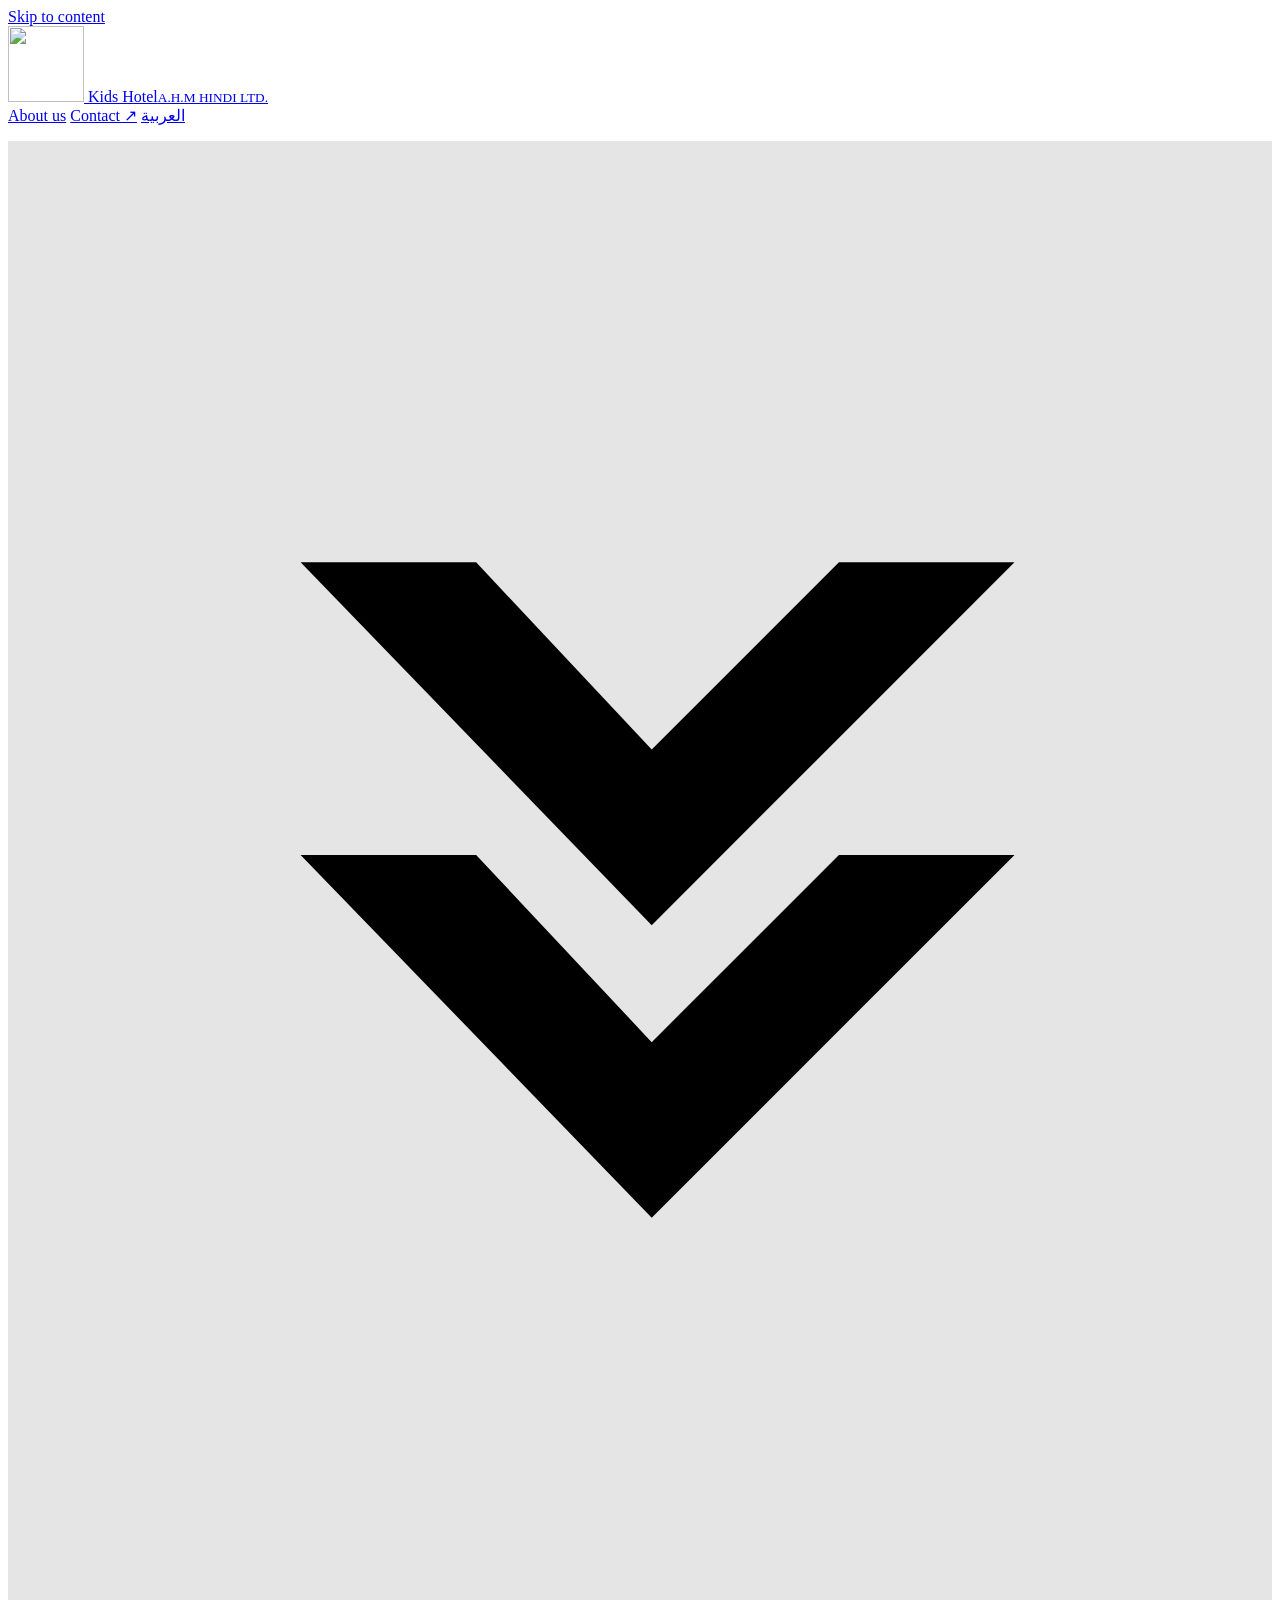
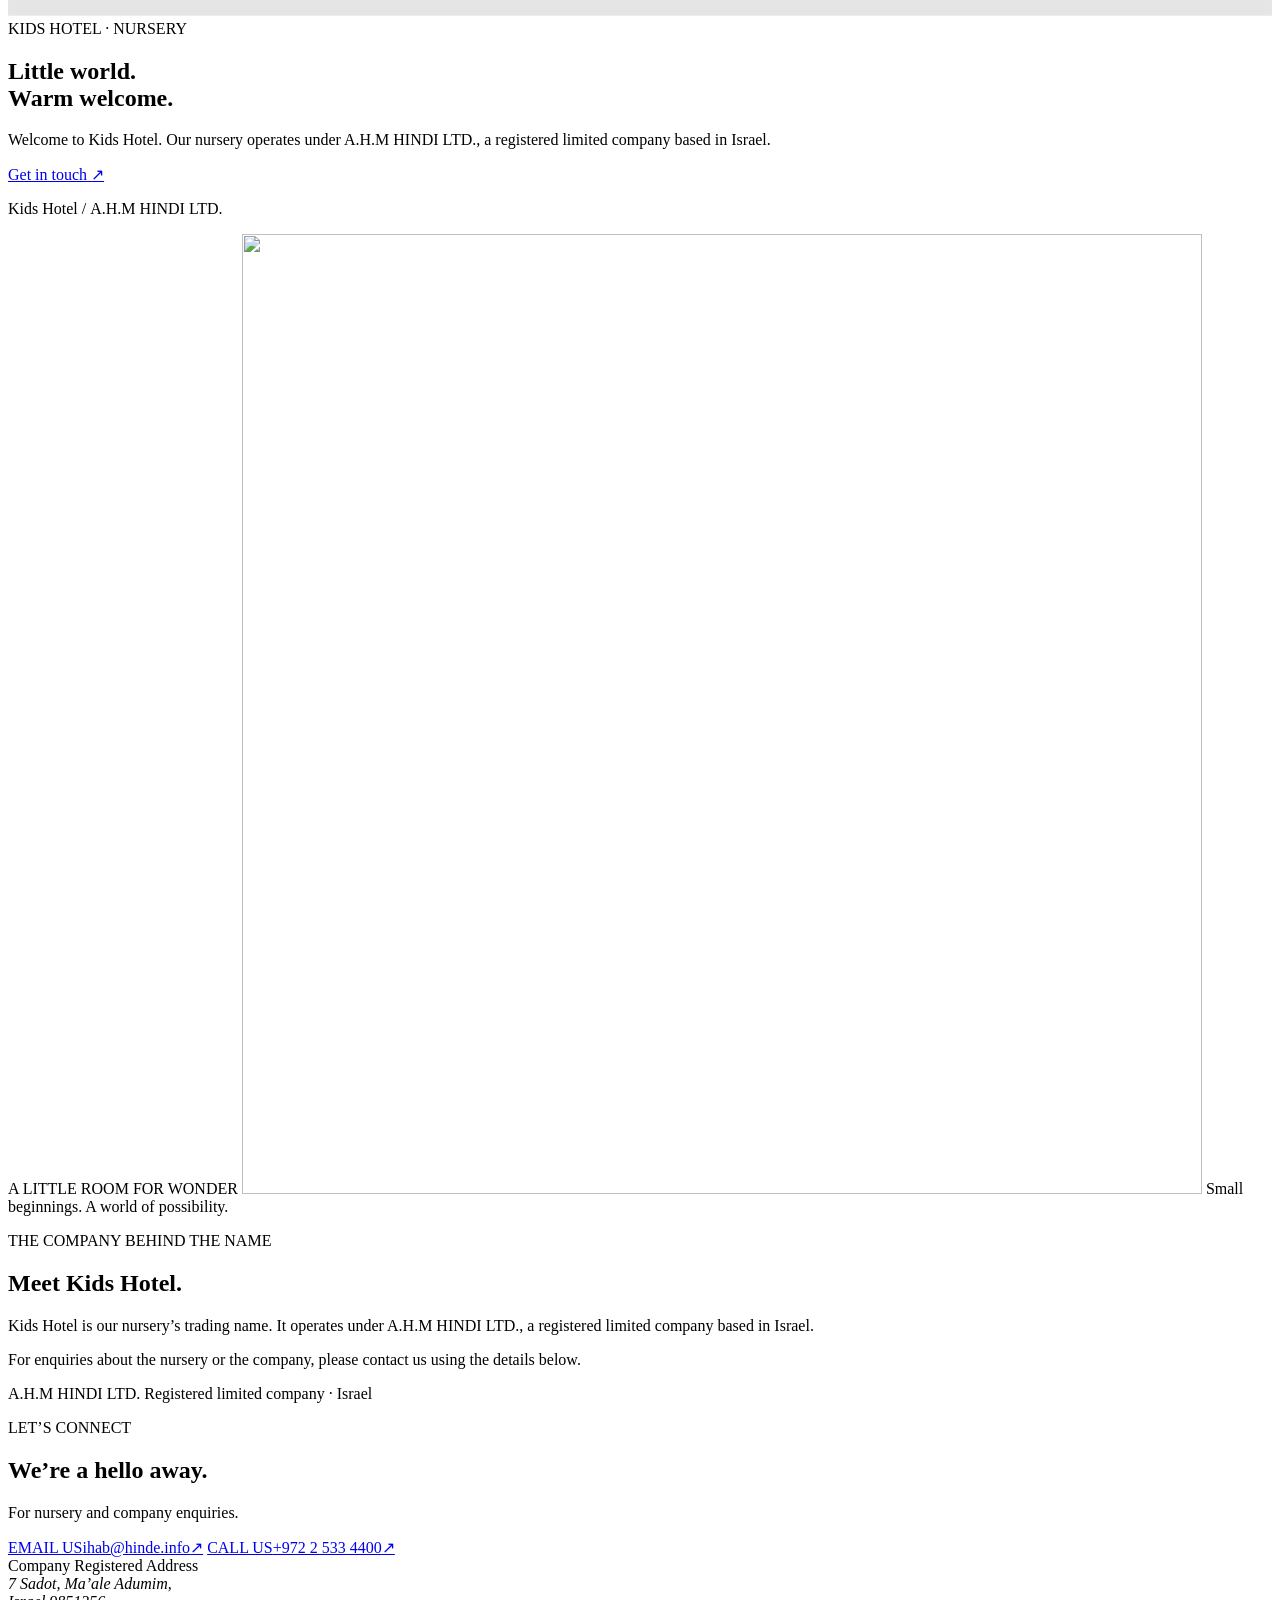
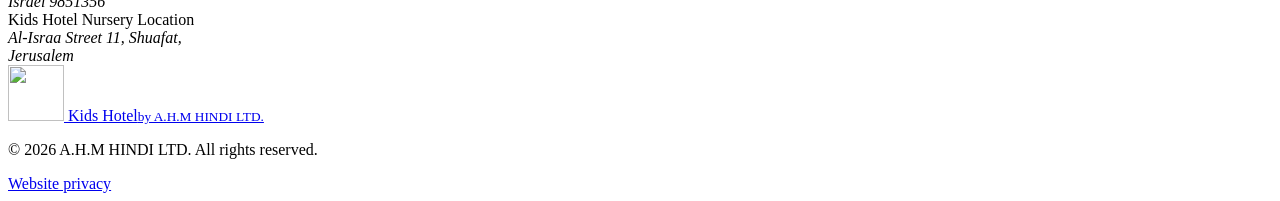
==== index.html @ 1cea5120 "fix: distinguish company registered address from nursery location" ====
<!doctype html>
<html lang="en" dir="ltr">
<head>
  <meta charset="utf-8">
  <meta name="viewport" content="width=device-width, initial-scale=1">
  <meta name="description" content="Kids Hotel operates under A.H.M HINDI LTD., a registered limited company based in Israel. Company information and contact details.">
  <meta name="theme-color" content="#fff8f8">
  <title>Kids Hotel — A.H.M HINDI LTD.</title>
  <link rel="icon" href="assets/favicon.png" type="image/png">
  <link rel="alternate" hreflang="en" href="index.html">
  <link rel="alternate" hreflang="ar" href="ar/index.html">
  <link rel="stylesheet" href="styles.css">
</head>
<body>
  <a class="skip-link" href="#main">Skip to content</a>
  <header class="header wrap">
    <a class="brand" href="index.html" aria-label="Kids Hotel home">
      <img class="brand-logo" src="assets/kids-hotel-logo-480.webp" alt="" width="76" height="76">
      <span class="brand-wordmark" dir="ltr">Kids Hotel<small>A.H.M HINDI LTD.</small></span>
    </a>
    <nav aria-label="Main navigation">
      <a href="#about">About us</a>
      <a href="#contact">Contact <span aria-hidden="true">↗</span></a>
      <a class="language-switch" href="ar/index.html" hreflang="ar" lang="ar" dir="rtl">العربية</a>
    </nav>
  </header>
  <main id="main">
    <section class="hero wrap" aria-labelledby="hero-title">
      <div class="hero-copy">
        <p class="eyebrow">
          <svg class="eyebrow-icon" viewBox="0 0 108 126" aria-hidden="true" focusable="false" xmlns="http://www.w3.org/2000/svg">
            <path fill="currentColor" fill-opacity="0.1" d="M0 0h108v126H0z"/>
            <path fill="currentColor" d="M25 36h15l15 16 16-16h15L55 67 25 36Zm0 25h15l15 16 16-16h15L55 92 25 61Z"/>
          </svg>
          KIDS HOTEL · NURSERY
        </p>
        <h1 id="hero-title">Little world.<br><span>Warm welcome.</span></h1>
        <p class="intro">Welcome to Kids Hotel. Our nursery operates under A.H.M HINDI LTD., a registered limited company based in Israel.</p>
        <a class="button" href="#contact">Get in touch <span aria-hidden="true">↗</span></a>
        <p class="hero-note"><bdi dir="ltr">Kids Hotel</bdi> <span aria-hidden="true">/</span> <bdi dir="ltr">A.H.M HINDI LTD.</bdi></p>
      </div>
      <div class="hero-art" aria-hidden="true">
        <span class="art-caption">A LITTLE ROOM FOR WONDER</span>
        <img class="hero-logo" src="assets/kids-hotel-logo-960.webp" srcset="assets/kids-hotel-logo-480.webp 480w, assets/kids-hotel-logo-960.webp 960w" sizes="(max-width: 700px) 90vw, 45vw" alt="" width="960" height="960" fetchpriority="high">
        <span class="art-footer">Small beginnings. A world of possibility.</span>
      </div>
    </section>
    <section class="about-section" id="about" aria-labelledby="about-title">
      <div class="wrap about-grid">
        <div><p class="eyebrow">THE COMPANY BEHIND THE NAME</p><h2 id="about-title">Meet Kids Hotel.</h2></div>
        <div class="about-copy">
          <p>Kids Hotel is our nursery’s trading name. It operates under A.H.M HINDI LTD., a registered limited company based in Israel.</p>
          <p>For enquiries about the nursery or the company, please contact us using the details below.</p>
          <div class="company-line">
            <span class="status-dot" aria-hidden="true"></span>
            <bdi dir="ltr">A.H.M HINDI LTD.</bdi>
            <span class="company-label">Registered limited company · Israel</span>
          </div>
        </div>
      </div>
    </section>
    <section class="contact-section wrap" id="contact" aria-labelledby="contact-title">
      <div class="contact-heading"><p class="eyebrow">LET’S CONNECT</p><h2 id="contact-title">We’re a hello away.</h2><p>For nursery and company enquiries.</p></div>
      <div class="contact-details">
        <a class="contact-row" href="mailto:ihab@hinde.info"><span class="contact-label">EMAIL US</span><span class="contact-value"><bdi dir="ltr">ihab@hinde.info</bdi></span><span class="row-arrow" aria-hidden="true">↗</span></a>
        <a class="contact-row" href="tel:+97225334400"><span class="contact-label">CALL US</span><span class="contact-value"><bdi dir="ltr">+972 2 533 4400</bdi></span><span class="row-arrow" aria-hidden="true">↗</span></a>
        <div class="contact-row address-row"><span class="contact-label">Company Registered Address</span><address class="contact-value">7 Sadot, Ma’ale Adumim,<br>Israel 9851356</address></div>
        <div class="contact-row address-row"><span class="contact-label">Kids Hotel Nursery Location</span><address class="contact-value">Al-Israa Street 11, Shuafat,<br>Jerusalem</address></div>
      </div>
    </section>
  </main>
  <footer class="footer wrap">
    <a class="footer-brand" href="index.html">
      <img src="assets/kids-hotel-logo-480.webp" alt="" width="56" height="56" loading="lazy">
      <span><bdi dir="ltr">Kids Hotel</bdi><small>by A.H.M HINDI LTD.</small></span>
    </a>
    <p>© 2026 A.H.M HINDI LTD. All rights reserved.</p>
    <a href="privacy.html" >Website privacy</a>
  </footer>
</body>
</html>
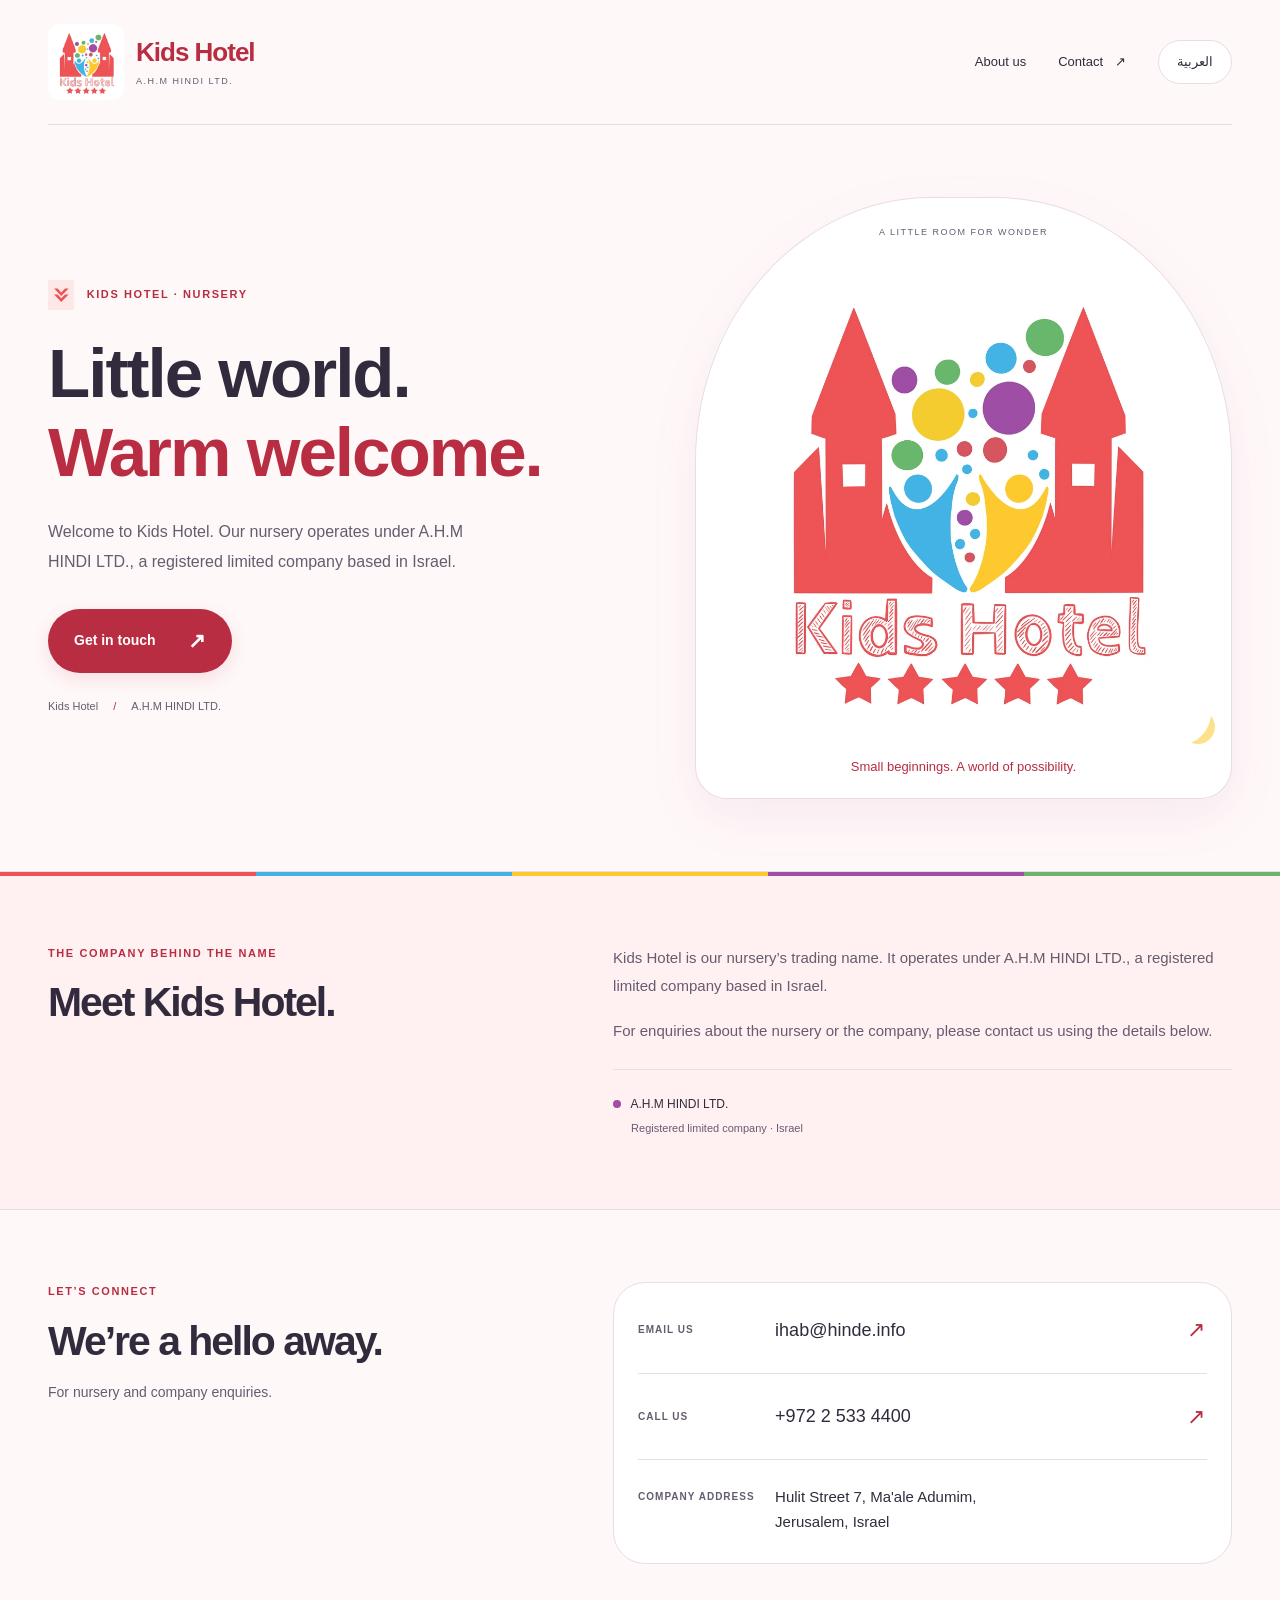
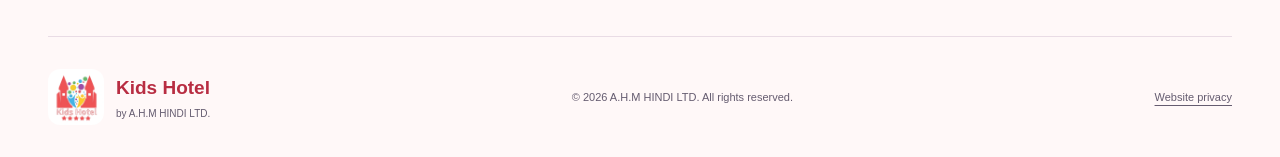
==== commit f968dfa8: "push the source code into git" ====
--- a/index.html
+++ b/index.html
@@ -64,8 +64,7 @@
       <div class="contact-details">
         <a class="contact-row" href="mailto:ihab@hinde.info"><span class="contact-label">EMAIL US</span><span class="contact-value"><bdi dir="ltr">ihab@hinde.info</bdi></span><span class="row-arrow" aria-hidden="true">↗</span></a>
         <a class="contact-row" href="tel:+97225334400"><span class="contact-label">CALL US</span><span class="contact-value"><bdi dir="ltr">+972 2 533 4400</bdi></span><span class="row-arrow" aria-hidden="true">↗</span></a>
-        <div class="contact-row address-row"><span class="contact-label">Company Registered Address</span><address class="contact-value">7 Sadot, Ma’ale Adumim,<br>Israel 9851356</address></div>
-        <div class="contact-row address-row"><span class="contact-label">Kids Hotel Nursery Location</span><address class="contact-value">Al-Israa Street 11, Shuafat,<br>Jerusalem</address></div>
+        <div class="contact-row address-row"><span class="contact-label">COMPANY ADDRESS</span><address class="contact-value">Hulit Street 7, Ma&#39;ale Adumim,<br>Jerusalem, Israel</address></div>
       </div>
     </section>
   </main>
--- a/styles.css
+++ b/styles.css
@@ -0,0 +1,234 @@
+/* Kids Hotel design tokens: sampled logo colors, accessible UI tones, shared scales. */
+:root {
+  color-scheme: light;
+  --color-primary: #ee5255;
+  --color-primary-strong: #b82d42;
+  --color-primary-hover: #992238;
+  --color-blue: #43b3e5;
+  --color-yellow: #fec92d;
+  --color-purple: #9e4ea5;
+  --color-green: #69b76c;
+  --color-canvas: #fff8f8;
+  --color-surface: #ffffff;
+  --color-surface-soft: #fff0f1;
+  --color-text: #322b3d;
+  --color-text-muted: #655c70;
+  --color-line: #e9dce5;
+  --color-focus: #71347d;
+  --font-body: 'Trebuchet MS', Arial, sans-serif;
+  --font-arabic: Tahoma, Arial, sans-serif;
+  --space-1: 0.25rem;
+  --space-2: 0.5rem;
+  --space-3: 0.75rem;
+  --space-4: 1rem;
+  --space-5: 1.5rem;
+  --space-6: 2rem;
+  --space-7: 3rem;
+  --space-8: 4.5rem;
+  --radius-small: 0.75rem;
+  --radius-card: 2rem;
+  --radius-pill: 999px;
+  --shadow-brand: 0 18px 50px rgb(158 78 165 / 8%);
+}
+
+/* Base and accessibility */
+* { box-sizing: border-box; }
+html { scroll-behavior: smooth; scroll-padding-block-start: var(--space-6); }
+body {
+  margin: 0;
+  background: var(--color-canvas);
+  color: var(--color-text);
+  font-family: var(--font-body);
+  line-height: 1.7;
+  -webkit-font-smoothing: antialiased;
+}
+a { color: inherit; }
+a:focus-visible { outline: 3px solid var(--color-focus); outline-offset: 5px; }
+::selection { background: #fbe49c; color: var(--color-text); }
+img, svg { max-inline-size: 100%; }
+bdi { unicode-bidi: isolate; }
+.wrap { inline-size: min(1200px, calc(100% - 96px)); margin-inline: auto; }
+.skip-link {
+  position: absolute;
+  inset-block-start: -100px;
+  inset-inline-start: var(--space-4);
+  z-index: 10;
+  padding: var(--space-3) var(--space-4);
+  background: var(--color-text);
+  color: var(--color-surface);
+  border-radius: var(--radius-small);
+}
+.skip-link:focus { inset-block-start: var(--space-4); }
+
+/* Brand and navigation */
+.header {
+  display: flex;
+  align-items: center;
+  justify-content: space-between;
+  gap: var(--space-5);
+  padding-block: var(--space-5);
+  border-block-end: 1px solid var(--color-line);
+}
+.brand { display: inline-flex; align-items: center; gap: var(--space-3); text-decoration: none; }
+.brand-logo { display: block; inline-size: 76px; block-size: 76px; border-radius: var(--radius-small); }
+.brand-wordmark { color: var(--color-primary-strong); font-size: 26px; font-weight: 800; letter-spacing: -1px; line-height: 1.3; }
+.brand small { display: block; margin-block-start: 6px; font-size: 9px; font-weight: 500; color: var(--color-text-muted); letter-spacing: 1.5px; }
+.header nav { display: flex; align-items: center; flex-wrap: wrap; gap: var(--space-6); font-size: 13px; }
+.header nav a { display: inline-flex; align-items: center; min-block-size: 44px; text-decoration: none; }
+.header nav a:hover { color: var(--color-primary-strong); text-decoration: underline; text-underline-offset: 6px; }
+.header nav span { margin-inline-start: var(--space-3); }
+.header nav .language-switch { padding-inline: 18px; border: 1px solid var(--color-line); border-radius: var(--radius-pill); background: var(--color-surface); }
+.header nav .language-switch:hover { background: var(--color-surface-soft); text-decoration: none; }
+
+/* Hero: the original artwork, with circular accents borrowed from the logo. */
+.hero { display: grid; grid-template-columns: minmax(0, 1.1fr) minmax(0, 1fr); gap: 56px; align-items: center; padding-block: var(--space-8); }
+.eyebrow { margin: 0 0 var(--space-5); color: var(--color-primary-strong); font-size: 11px; font-weight: 700; letter-spacing: 1.6px; line-height: 1.8; }
+.eyebrow-icon { inline-size: 26px; block-size: 30px; vertical-align: middle; margin-inline-end: var(--space-2); color: var(--color-primary); }
+h1, h2 { font-weight: 800; letter-spacing: -2px; line-height: 1.15; text-wrap: balance; }
+h1 { margin: 0 0 var(--space-5); font-size: clamp(48px, 5.4vw, 76px); }
+h1 > span { color: var(--color-primary-strong); }
+h2 { margin: 0; font-size: clamp(32px, 3.2vw, 44px); }
+.intro { max-inline-size: 440px; margin: 0 0 var(--space-6); color: var(--color-text-muted); font-size: 16px; line-height: 1.9; }
+.button {
+  display: inline-flex;
+  align-items: center;
+  justify-content: center;
+  gap: var(--space-6);
+  min-block-size: 52px;
+  padding: 14px 26px;
+  border-radius: var(--radius-pill);
+  background: var(--color-primary-strong);
+  color: var(--color-surface);
+  text-decoration: none;
+  font-size: 14px;
+  font-weight: 700;
+  box-shadow: 0 6px 18px rgb(184 45 66 / 12%);
+  transition: background 160ms ease;
+}
+.button:hover { background: var(--color-primary-hover); }
+.button span { font-size: 21px; }
+.hero-note { margin: var(--space-5) 0 0; font-size: 11px; color: var(--color-text-muted); }
+.hero-note span { margin-inline: var(--space-3); color: var(--color-primary-strong); }
+.hero-art {
+  position: relative;
+  display: grid;
+  place-items: center;
+  padding: 50px 20px;
+  aspect-ratio: 1 / 1.12;
+  isolation: isolate;
+  overflow: hidden;
+  border: 1px solid var(--color-line);
+  border-radius: 44% 44% var(--radius-card) var(--radius-card);
+  background: var(--color-surface);
+  box-shadow: var(--shadow-brand);
+}
+.hero-art::before, .hero-art::after { content: ''; position: absolute; z-index: -1; border-radius: 50%; }
+.hero-art::before { inline-size: 56px; block-size: 56px; inset-block-start: 9%; inset-inline-start: 4%; background: var(--color-blue); opacity: 0.18; }
+.hero-art::after { inline-size: 34px; block-size: 34px; inset-block-end: 9%; inset-inline-end: 3%; background: var(--color-yellow); opacity: 0.55; }
+.hero-logo { display: block; inline-size: 100%; block-size: auto; border-radius: var(--radius-card); }
+.art-caption, .art-footer { position: absolute; inset-inline: 16px; text-align: center; }
+.art-caption { inset-block-start: 27px; color: var(--color-text-muted); font-size: 9px; letter-spacing: 1.5px; }
+.art-footer { inset-block-end: 20px; color: var(--color-primary-strong); font-size: 13px; }
+
+/* Company section: restrained use of the secondary palette. */
+.about-section { position: relative; padding-block: var(--space-8); background: var(--color-surface-soft); border-block: 1px solid var(--color-line); }
+.about-section::before {
+  content: '';
+  position: absolute;
+  inset-block-start: 0;
+  inset-inline: 0;
+  block-size: 4px;
+  background: linear-gradient(90deg, var(--color-primary) 0% 20%, var(--color-blue) 20% 40%, var(--color-yellow) 40% 60%, var(--color-purple) 60% 80%, var(--color-green) 80% 100%);
+}
+.about-grid, .contact-section { display: grid; grid-template-columns: minmax(0, 1fr) minmax(0, 1.25fr); gap: 70px; }
+.about-grid .eyebrow, .contact-heading .eyebrow { margin-block-end: var(--space-4); }
+.about-copy > p { margin: 0 0 var(--space-4); color: var(--color-text-muted); font-size: 15px; line-height: 1.9; }
+.company-line { margin-block-start: var(--space-5); padding-block-start: var(--space-5); border-block-start: 1px solid var(--color-line); font-size: 12px; }
+.status-dot { display: inline-block; inline-size: 8px; block-size: 8px; border-radius: 50%; background: var(--color-purple); margin-inline-end: 6px; }
+.company-label { display: block; margin-block-start: var(--space-1); margin-inline-start: 18px; color: var(--color-text-muted); font-size: 11px; }
+
+/* Contact and footer */
+.contact-section { padding-block: var(--space-8); }
+.contact-heading > p:last-child { margin-block-start: var(--space-4); color: var(--color-text-muted); font-size: 14px; }
+.contact-details { padding: 4px var(--space-5); border: 1px solid var(--color-line); border-radius: var(--radius-card); background: var(--color-surface); }
+.contact-row { display: grid; grid-template-columns: 125px minmax(0, 1fr) 20px; gap: var(--space-3); align-items: center; padding-block: var(--space-5); border-block-end: 1px solid var(--color-line); text-decoration: none; }
+.contact-row:last-child { border: 0; }
+.contact-label { color: var(--color-text-muted); font-size: 10px; letter-spacing: 1px; font-weight: 700; }
+.contact-value { font-size: 18px; line-height: 1.7; overflow-wrap: anywhere; }
+.row-arrow { color: var(--color-primary-strong); font-size: 22px; }
+.contact-row[href]:hover .contact-value { color: var(--color-primary-strong); text-decoration: underline; text-underline-offset: 5px; }
+.address-row { align-items: start; }
+.address-row .contact-label { padding-block-start: var(--space-1); }
+address { font-style: normal; }
+.address-row .contact-value { font-size: 15px; }
+.footer { display: flex; align-items: center; justify-content: space-between; flex-wrap: wrap; gap: var(--space-5); padding-block: var(--space-6); border-block-start: 1px solid var(--color-line); }
+.footer-brand { display: flex; align-items: center; gap: var(--space-3); color: var(--color-primary-strong); font-size: 19px; font-weight: 700; text-decoration: none; }
+.footer-brand img { border-radius: var(--radius-small); }
+.footer-brand small { display: block; color: var(--color-text-muted); font-size: 10px; font-weight: 400; }
+.footer p, .footer > a:last-child { color: var(--color-text-muted); font-size: 11px; }
+.footer > a:last-child { text-underline-offset: 4px; }
+
+/* Long-form reading */
+.privacy-main { max-inline-size: 780px; padding-block: var(--space-7) var(--space-8); }
+.back-link { display: inline-block; margin-block-end: var(--space-6); font-size: 13px; text-underline-offset: 4px; }
+.privacy-main h1 { font-size: clamp(38px, 5vw, 60px); }
+.privacy-main h2 { margin: var(--space-6) 0 var(--space-3); font-size: 21px; letter-spacing: 0; }
+.privacy-lead { color: var(--color-text-muted); font-size: 18px; line-height: 1.9; margin-block-end: var(--space-6); }
+.privacy-main p, .privacy-main li { font-size: 15px; line-height: 1.95; }
+.privacy-main li { margin-block-end: var(--space-3); }
+.privacy-main a { text-underline-offset: 4px; }
+.privacy-main .policy-date { color: var(--color-text-muted); font-size: 12px; }
+
+/* Arabic uses the same scales with suitable shaping and line-height. */
+[dir='rtl'] body { font-family: var(--font-arabic); }
+[dir='rtl'] h1, [dir='rtl'] h2 { letter-spacing: 0; line-height: 1.5; }
+[dir='rtl'] h1 { font-size: clamp(40px, 4.4vw, 62px); }
+[dir='rtl'] h2 { font-size: 34px; }
+[dir='rtl'] .eyebrow, [dir='rtl'] .contact-label, [dir='rtl'] .art-caption { letter-spacing: 0; }
+[dir='rtl'] .eyebrow { font-size: 12px; }
+[dir='rtl'] .art-caption { font-size: 11px; }
+[dir='rtl'] .privacy-main h1 { font-size: clamp(36px, 4.5vw, 48px); }
+[dir='rtl'] .privacy-main h2 { font-size: 21px; }
+[dir='rtl'] .back-arrow { display: inline-block; transform: scaleX(-1); }
+
+@media (max-width: 1000px) {
+  .wrap { inline-size: calc(100% - 56px); }
+  .hero { gap: var(--space-6); }
+  .about-grid, .contact-section { gap: var(--space-6); }
+  .header nav { gap: var(--space-5); }
+  .contact-row { grid-template-columns: minmax(0, 1fr) 20px; gap: var(--space-2); }
+  .contact-label { grid-column: 1 / -1; }
+  .row-arrow { grid-column: 2; grid-row: 2; }
+}
+
+@media (max-width: 700px) {
+  .wrap { inline-size: calc(100% - 40px); }
+  .header { flex-wrap: wrap; padding-block: var(--space-4); gap: var(--space-3); }
+  .brand-logo { inline-size: 60px; block-size: 60px; }
+  .brand-wordmark { font-size: 24px; }
+  .header nav { gap: 20px; font-size: 12px; }
+  .header nav span { display: none; }
+  .header nav .language-switch { padding-inline: 14px; }
+  .hero { grid-template-columns: minmax(0, 1fr); gap: var(--space-7); padding-block: var(--space-7); }
+  h1 { font-size: clamp(43px, 10vw, 62px); letter-spacing: -1.5px; }
+  .intro { max-inline-size: 100%; font-size: 15px; }
+  .hero-art { inline-size: 100%; max-inline-size: 460px; margin-inline: auto; aspect-ratio: 1; padding: 44px 25px; }
+  .hero-logo { inline-size: 88%; }
+  .art-caption { inset-block-start: 20px; font-size: 8px; }
+  .art-footer { inset-block-end: 16px; font-size: 12px; }
+  .about-section, .contact-section { padding-block: var(--space-7); }
+  .about-grid, .contact-section { grid-template-columns: minmax(0, 1fr); gap: var(--space-5); }
+  h2 { font-size: 34px; }
+  .footer { gap: var(--space-4); }
+  .footer-brand { inline-size: 100%; }
+  .footer p { margin: 0; font-size: 10px; }
+  .footer > a:last-child { margin-inline-start: auto; }
+  [dir='rtl'] h1 { font-size: clamp(37px, 9vw, 48px); }
+  [dir='rtl'] h2 { font-size: 30px; }
+  [dir='rtl'] .privacy-main h2 { font-size: 21px; }
+}
+
+@media (prefers-reduced-motion: reduce) {
+  html { scroll-behavior: auto; }
+  .button { transition: none; }
+}
